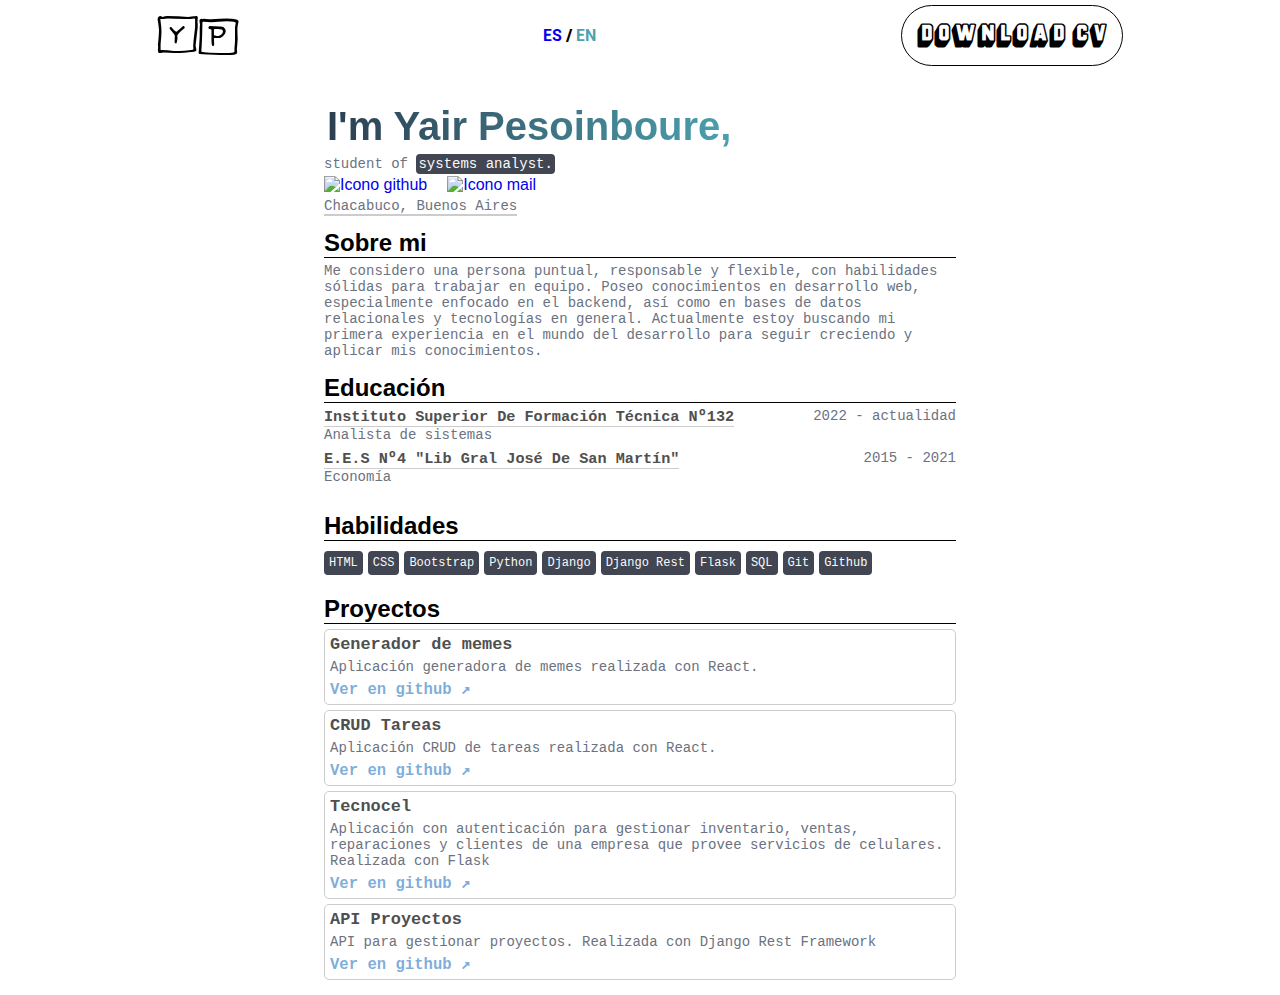
==== index-en.html @ 5e90e22d "traduzco presentacion" ====
<!DOCTYPE html>
<html lang="en">
<head>
    <meta charset="UTF-8">
    <meta name="viewport" content="width=device-width, initial-scale=1.0">
    <title>Document</title>
    <link rel="stylesheet" href="style.css">
</head>
<body>
    <header class="header">
        <div class="brand-header">YP</div>
        <div class="languages"><a href="index.html">ES</a> / <a href="#" style="color: #4ca1af;">EN</a></div>
        <div class="contact-header"><a href="cv.pdf" target="_blank">DOWNLOAD CV</a></div>

    </header>

    <main class="main">
        <section class="presentation-section">
            <img class="foto-presentacion" src="img/perfil/foto-sbg.png" alt="">
            
            <div class="presentation">
                <h1 class="color-gradient">I'm Yair Pesoinboure,</h1>
                <div><p>student of <span class="span-border"> systems analyst. </span></p></div>
                <div class="contact-items">
                    <a href="https://github.com/yairp08" target="_blank"><img src="./img/presentacion/githubsvg.svg" width="24px" alt="Icono github"></a>
                    <a href="https://www.linkedin.com/in/yair-pesoinboure-07a0a3231/" target="_blank" alt="Icono linkedin"><img src="./img/presentacion/linkedinsvg.svg" width="24px" alt=""></a>
                    <a href="mailto:yairpesoinboure08@gmail.com" ><img src="./img/presentacion/mailsvg.svg" width="30px" alt="Icono mail"></a>
                </div>
                <p><span class="location" style="border-bottom: 2px solid #ccc;">Chacabuco, Buenos Aires</span></p>

            </div>
        </section>

        <section class="about-section">
            <h2>Sobre mi</h2>
            <div class="about">
                <p>
                    Me considero una persona puntual, responsable y flexible, con habilidades sólidas para trabajar en equipo.
                    Poseo conocimientos en desarrollo web, especialmente enfocado en el backend, así como en bases de datos relacionales
                    y tecnologías en general. Actualmente estoy buscando mi primera experiencia en el mundo del desarrollo para 
                    seguir creciendo y aplicar mis conocimientos.
                </p>
            </div>
        </section>

        <section class="education-section">
            <h2>Educación</h2>
            <div class="education">
                <div class="education-info">
                    <h3>Instituto Superior De Formación Técnica Nº132</h3>
                    <p>Analista de sistemas</p>
                </div>
                <div class="education-date">
                    <p>2022 - actualidad </p>
                </div>
            </div>
            <div class="education">
                <div class="education-info">
                    <h3>E.E.S Nº4 "Lib Gral José De San Martín"</h3>
                    <p>Economía</p>
                </div>
                <div class="education-date">
                    <p>2015 - 2021 </p>
                </div>
            </div>
        </section>

        <section class="skills-section">
            <h2>Habilidades</h2>
            <div class="skills-container">
                <div class="skill">HTML</div>
                <div class="skill">CSS</div>
                <div class="skill">Bootstrap</div>
                <div class="skill">Python</div>
                <div class="skill">Django</div>
                <div class="skill">Django Rest</div>
                <div class="skill">Flask</div>
                <div class="skill">SQL</div>
                <div class="skill">Git</div>
                <div class="skill">Github</div>
            </div>
            </div>
        </section>
        <section class="projects-section">
            <h2>Proyectos</h2>
            <div class="projects-container">
                <div class="project-container">
                    <h3 class="project-title">Generador de memes</h3>
                    <p class="project-description">Aplicación generadora de memes realizada con React.</p>
                    <div><a class="project-link" target="_blank" href="https://github.com/yairp08/memegenerator-react">Ver en github &#8599;</a></div>
                </div>
                <div class="project-container">
                    <h3 class="project-title">CRUD Tareas</h3>
                    <p class="project-description">Aplicación CRUD de tareas realizada con React.</p>
                    <div><a class="project-link" target="_blank" href="https://github.com/yairp08/react-tasks-example">Ver en github &#8599;</a></div>
                </div>
                <div class="project-container">
                    <h3 class="project-title">Tecnocel</h3>
                    <p class="project-description">Aplicación con autenticación para gestionar inventario, ventas, reparaciones y clientes de una empresa que provee servicios de celulares. Realizada con Flask</p>
                    <div><a class="project-link" target="_blank" href="https://github.com/yairp08/tecnocel_gestion_ventas_reparaciones">Ver en github &#8599;</a></div>
                </div>
                <div class="project-container">
                    <h3 class="project-title">API Proyectos</h3>
                    <p class="project-description">API para gestionar proyectos. Realizada con Django Rest Framework</p>
                    <div><a class="project-link" target="_blank" href="https://github.com/yairp08/react-tasks-example">Ver en github &#8599;</a></div>
                </div>
            </div>
        </section>
    </main>
    <script>

    </script>
</body>
</html>
---- style.css ----
@font-face {
    font-family: logo-font;
    src: url(fonts/logo-font.ttf);
}

@font-face {
    font-family: nav-font;
    src: url(fonts/nav-font.ttf);
}

@font-face {
    font-family: contact-font;
    src: url(fonts/contact-font.ttf);
}

* {
    padding: 0;
    margin: 0;
    box-sizing: border-box;
}

a {
    text-decoration: none;
}

.header {
    display: flex;
    justify-content: space-around;
    align-items: center;
    font-family: nav-font;
    color: black;
    padding: 5px;
}

.brand-header {
    font-family: logo-font;
    font-size: 50px;
    cursor: default;
}

.brand-header a {
    color: black;
}

.contact-header {
    padding: 15px 15px;
    border: 1px solid black;
    border-radius: 50px;
    font-family: contact-font;
}

.contact-header a {
    color: black;
}

.header-container {
    display: flex;
    justify-content: space-around;
    width: 42rem;
    align-items: center;

}

@media screen and (max-width: 800px) {
    .header-container {
        width: 100%; 
    }
}


.contact-header:hover {
    background: radial-gradient(circle at 10% 20%, rgb(222, 168, 248) 0%, rgb(168, 222, 248) 21.8%, rgb(189, 250, 205) 35.6%, rgb(243, 250, 189) 52.9%, rgb(250, 227, 189) 66.8%, rgb(248, 172, 172) 90%, rgb(254, 211, 252) 99.7%);
}

/* MAIN */


main {
    max-width: 42rem;
    display: flex;
    justify-content: center;
    flex-direction: column;
    margin-left: auto;
    margin-right: auto;
}

.presentation-section {
    margin-top: 50px;
    display: flex;
    flex-direction: row-reverse;
    justify-content: space-between;
    align-items: center;
    padding: 0 20px 10px 20px;
    width: 100%;
}

h3 {
    font-family: Arial, Helvetica, sans-serif;
    font-weight: 500;
}

h2 {
    font-family: Arial, Helvetica, sans-serif;
    font-size: 1.5rem;
    font-weight: 700;
    margin-bottom: 5px;
    border-bottom: .1px solid black;
}

p {
    font-family: monospace;
    color: hsl(220 8.9% 46.1%);
    font-size: .875rem;
}

/* PRESENTATION */

h1 {
    font-family:'Franklin Gothic Medium', 'Arial Narrow', Arial, sans-serif;
    font-size: 2.5rem;
}

.color-gradient {
    background-image: linear-gradient(to right, #2c3e50, #4ca1af);
    color: transparent;
    background-clip: text;
    padding: 3px;
    border-radius: 4px;
    background-clip: text;
}

.span-border {
    padding: 2px;
    border-radius: 4px;
    font-family: monospace;
    color: hsl(210 20% 98% / 1);
    background-color: hsl(221deg 39% 11% / 80%);
}

.contact-items {
    display:flex;
    gap: 10px;
    align-items: center;
    font-family: 'Franklin Gothic Medium', 'Arial Narrow', Arial, sans-serif;
    cursor: default;
    flex-wrap: wrap;
}

.presentation {
    display: flex;
    flex-direction: column;
    flex-wrap: wrap;
    gap: 4px;
}

/* END PRESENTATION */

/* ABOUT */

.about-section {
    display: flex;
    flex-direction: column;
    padding: 0 20px 10px 20px;
}

/* END ABOUT */ 

/* EDUCATION */

.education-section {
    display: flex;
    flex-direction: column;
    padding: 0 20px 10px 20px;
}

.education {
    display:flex;
    justify-content: space-between;
    margin-bottom: 7px;
}

.education h3 {
    border-bottom: 1px solid #ccc;
    font-weight: bold;
    color: rgb(79, 79, 79);
    font-family: monospace;
}

/* END EDUCATION */

/* SKILLS */

.skills-section {
    display: flex;
    flex-direction: column;
    padding: 0 20px 10px 20px;
}   

.skills-container {
    display: flex;
    flex-wrap: wrap;
    margin-top: 5px;
    gap: 5px;
}

.skill {
    padding: 5px;
    border-radius: 4px;
    font-size: .75rem;
    font-family: monospace;
    color: hsl(210 20% 98% / 1);
    background-color: hsl(221deg 39% 11% / 80%);
}
/* END SKILLS*/

/* PROJECTS */

.projects-section {
    display: flex;
    flex-direction: column;
    padding: 0 20px 10px 20px;
}

.projects-container {
    display: flex;
    flex-direction: column;
    gap: 5px;
}

.project-container {
    display: flex;
    flex-direction: column;
    border: 1px solid #ccc;
    border-radius: 5px;
    padding: 5px;
    gap: 5px;
}

.project-title {
    font-size: 1.3em;
    font-weight: bold;
    color: rgb(79, 79, 79);
    font-family: monospace;
    cursor: default;
}

.project-link {
    font-size: 1.2em;
    font-weight: bold;
    color: rgba(69, 137, 201, 0.692);
    font-family: monospace;
}


/* END PROJECTS */

.presentation-section {
    margin-top: 30px;
    margin-bottom: 5px;
}

.education-section, .skills-section, .projects-section {
    margin-top: 5px;
    margin-bottom: 5px;
}
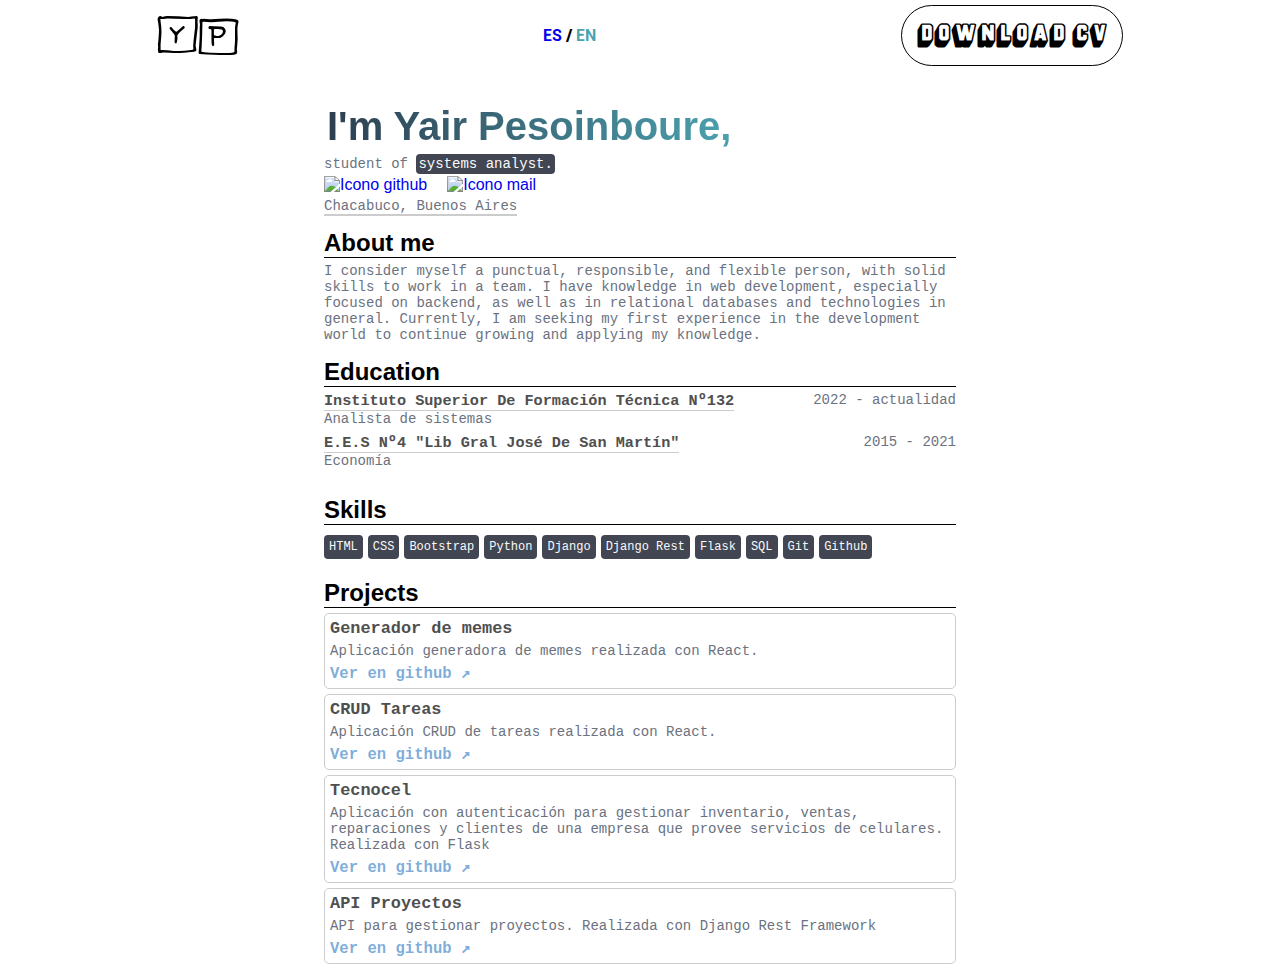
==== commit 0a4f0a34: "traduzco about" ====
--- a/index-en.html
+++ b/index-en.html
@@ -32,19 +32,16 @@
         </section>
 
         <section class="about-section">
-            <h2>Sobre mi</h2>
+            <h2>About me</h2>
             <div class="about">
                 <p>
-                    Me considero una persona puntual, responsable y flexible, con habilidades sólidas para trabajar en equipo.
-                    Poseo conocimientos en desarrollo web, especialmente enfocado en el backend, así como en bases de datos relacionales
-                    y tecnologías en general. Actualmente estoy buscando mi primera experiencia en el mundo del desarrollo para 
-                    seguir creciendo y aplicar mis conocimientos.
+                    I consider myself a punctual, responsible, and flexible person, with solid skills to work in a team. I have knowledge in web development, especially focused on backend, as well as in relational databases and technologies in general. Currently, I am seeking my first experience in the development world to continue growing and applying my knowledge.
                 </p>
             </div>
         </section>
 
         <section class="education-section">
-            <h2>Educación</h2>
+            <h2>Education</h2>
             <div class="education">
                 <div class="education-info">
                     <h3>Instituto Superior De Formación Técnica Nº132</h3>
@@ -66,7 +63,7 @@
         </section>
 
         <section class="skills-section">
-            <h2>Habilidades</h2>
+            <h2>Skills</h2>
             <div class="skills-container">
                 <div class="skill">HTML</div>
                 <div class="skill">CSS</div>
@@ -82,7 +79,7 @@
             </div>
         </section>
         <section class="projects-section">
-            <h2>Proyectos</h2>
+            <h2>Projects</h2>
             <div class="projects-container">
                 <div class="project-container">
                     <h3 class="project-title">Generador de memes</h3>
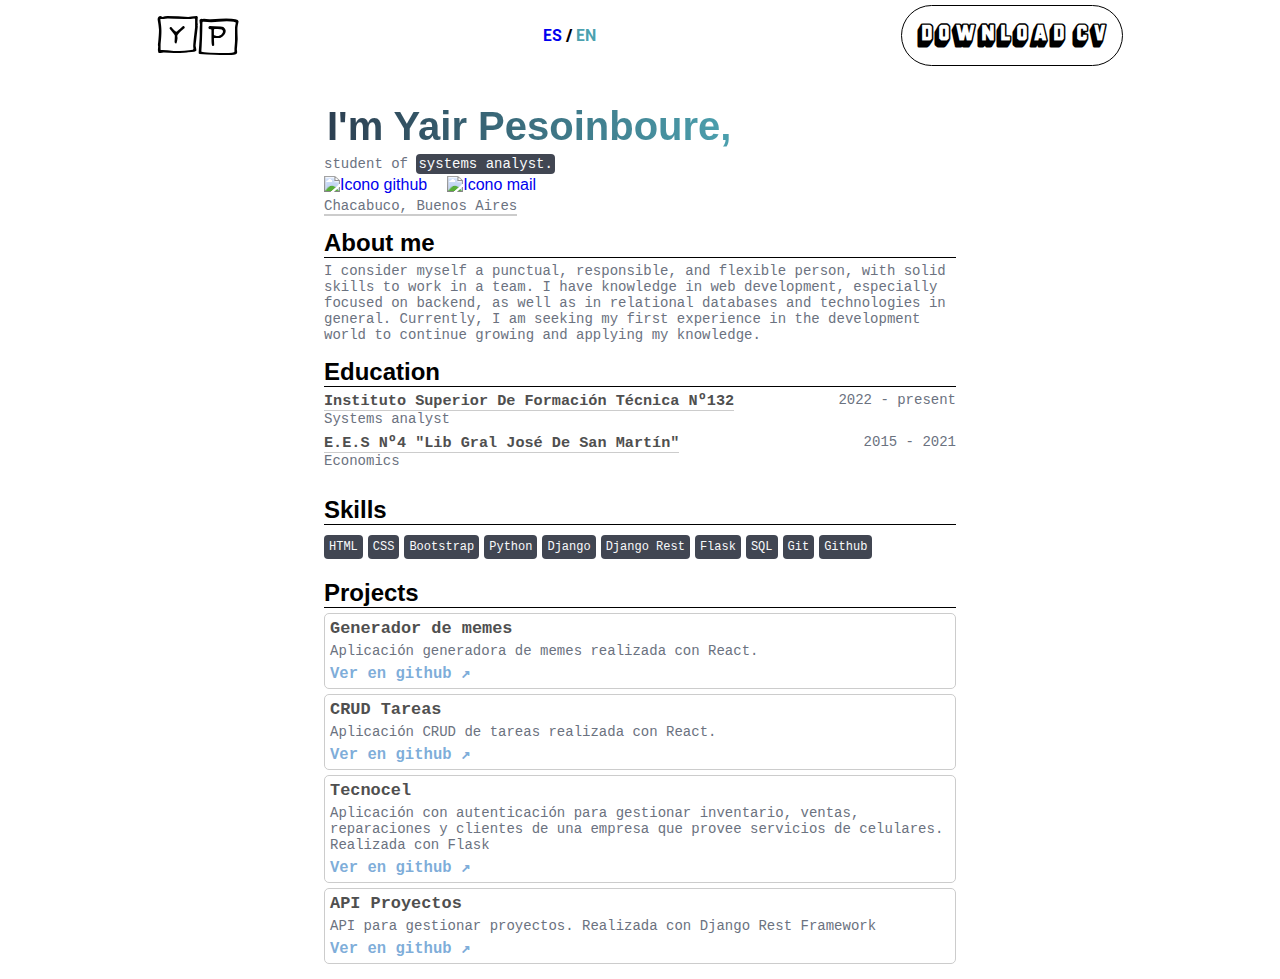
==== commit 6daba78b: "traduzco fecha educacion" ====
--- a/index-en.html
+++ b/index-en.html
@@ -45,16 +45,16 @@
             <div class="education">
                 <div class="education-info">
                     <h3>Instituto Superior De Formación Técnica Nº132</h3>
-                    <p>Analista de sistemas</p>
+                    <p>Systems analyst</p>
                 </div>
                 <div class="education-date">
-                    <p>2022 - actualidad </p>
+                    <p>2022 - present </p>
                 </div>
             </div>
             <div class="education">
                 <div class="education-info">
                     <h3>E.E.S Nº4 "Lib Gral José De San Martín"</h3>
-                    <p>Economía</p>
+                    <p>Economics</p>
                 </div>
                 <div class="education-date">
                     <p>2015 - 2021 </p>
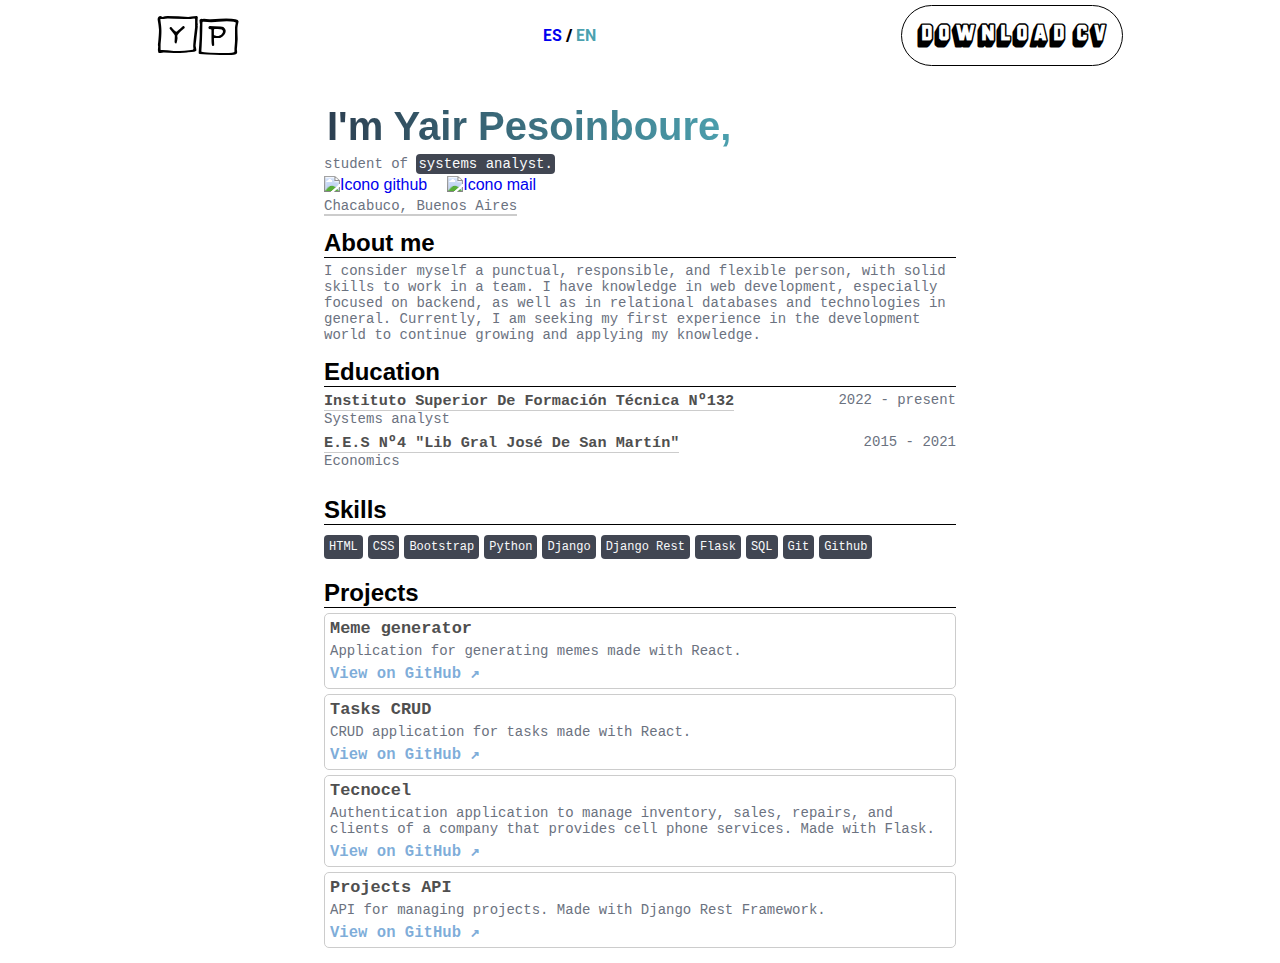
==== commit 456745a8: "traduzco proyectos" ====
--- a/index-en.html
+++ b/index-en.html
@@ -82,24 +82,24 @@
             <h2>Projects</h2>
             <div class="projects-container">
                 <div class="project-container">
-                    <h3 class="project-title">Generador de memes</h3>
-                    <p class="project-description">Aplicación generadora de memes realizada con React.</p>
-                    <div><a class="project-link" target="_blank" href="https://github.com/yairp08/memegenerator-react">Ver en github &#8599;</a></div>
+                    <h3 class="project-title">Meme generator</h3>
+                    <p class="project-description">Application for generating memes made with React.</p>
+                    <div><a class="project-link" target="_blank" href="https://github.com/yairp08/memegenerator-react">View on GitHub  &#8599;</a></div>
                 </div>
                 <div class="project-container">
-                    <h3 class="project-title">CRUD Tareas</h3>
-                    <p class="project-description">Aplicación CRUD de tareas realizada con React.</p>
-                    <div><a class="project-link" target="_blank" href="https://github.com/yairp08/react-tasks-example">Ver en github &#8599;</a></div>
+                    <h3 class="project-title">Tasks CRUD</h3>
+                    <p class="project-description">CRUD application for tasks made with React.</p>
+                    <div><a class="project-link" target="_blank" href="https://github.com/yairp08/react-tasks-example">View on GitHub &#8599;</a></div>
                 </div>
                 <div class="project-container">
                     <h3 class="project-title">Tecnocel</h3>
-                    <p class="project-description">Aplicación con autenticación para gestionar inventario, ventas, reparaciones y clientes de una empresa que provee servicios de celulares. Realizada con Flask</p>
-                    <div><a class="project-link" target="_blank" href="https://github.com/yairp08/tecnocel_gestion_ventas_reparaciones">Ver en github &#8599;</a></div>
+                    <p class="project-description">Authentication application to manage inventory, sales, repairs, and clients of a company that provides cell phone services. Made with Flask.</p>
+                    <div><a class="project-link" target="_blank" href="https://github.com/yairp08/tecnocel_gestion_ventas_reparaciones">View on GitHub &#8599;</a></div>
                 </div>
                 <div class="project-container">
-                    <h3 class="project-title">API Proyectos</h3>
-                    <p class="project-description">API para gestionar proyectos. Realizada con Django Rest Framework</p>
-                    <div><a class="project-link" target="_blank" href="https://github.com/yairp08/react-tasks-example">Ver en github &#8599;</a></div>
+                    <h3 class="project-title">Projects API</h3>
+                    <p class="project-description">API for managing projects. Made with Django Rest Framework.</p>
+                    <div><a class="project-link" target="_blank" href="https://github.com/yairp08/react-tasks-example">View on GitHub &#8599;</a></div>
                 </div>
             </div>
         </section>
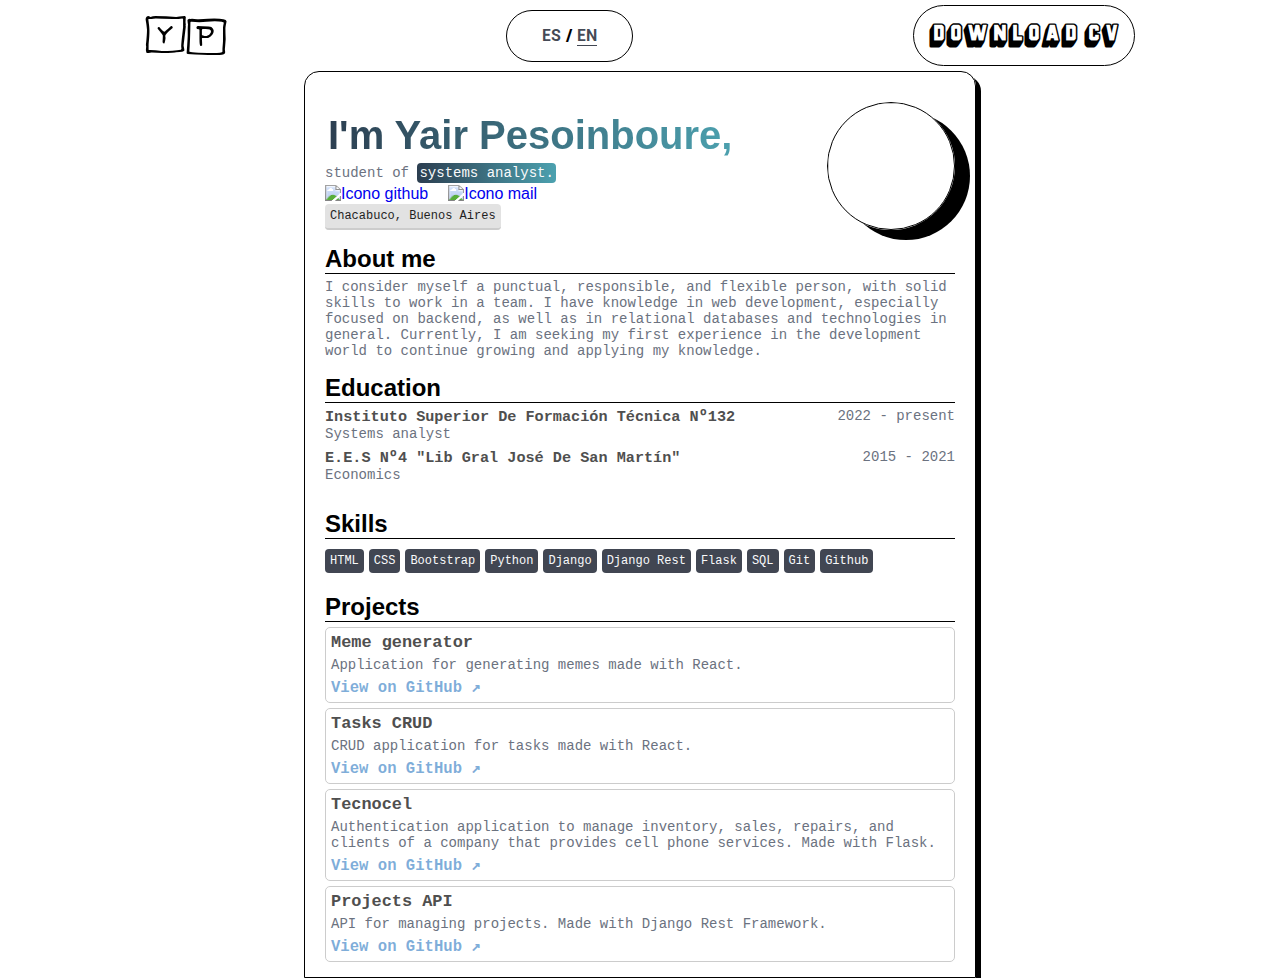
==== commit fa428e0a: "Merge branch 'feat/main-content' into develop" ====
--- a/index-en.html
+++ b/index-en.html
@@ -9,7 +9,7 @@
 <body>
     <header class="header">
         <div class="brand-header">YP</div>
-        <div class="languages"><a href="index.html">ES</a> / <a href="#" style="color: #4ca1af;">EN</a></div>
+        <div class="languages"><a href="index.html">ES</a> / <a href="#" style="color: hsl(221deg 39% 11% / 80%); border-bottom:1px solid hsl(221deg 39% 11% / 80%);">EN</a></div>
         <div class="contact-header"><a href="cv.pdf" target="_blank">DOWNLOAD CV</a></div>
 
     </header>
--- a/style.css
+++ b/style.css
@@ -30,6 +30,26 @@
     font-family: nav-font;
     color: black;
     padding: 5px;
+    margin-left: auto;
+    margin-right: auto;
+}
+
+.languages {
+    border: 1px solid black;
+    padding: 15px 15px;
+    border-radius: 50px;
+    width: 10%;
+    display: flex;
+    justify-content: center;
+    gap: 5px;
+}
+
+.languages a {
+    color:hsl(221deg 39% 11% / 80%);
+}
+
+.languages a:hover {
+    border-bottom: 1px solid black;
 }
 
 .brand-header {
@@ -67,21 +87,40 @@
     }
 }
 
+@media screen and (max-width: 703px) {
+    .main {
+        border: none;
+        box-shadow: none;
+    }
+}
+
 
 .contact-header:hover {
-    background: radial-gradient(circle at 10% 20%, rgb(222, 168, 248) 0%, rgb(168, 222, 248) 21.8%, rgb(189, 250, 205) 35.6%, rgb(243, 250, 189) 52.9%, rgb(250, 227, 189) 66.8%, rgb(248, 172, 172) 90%, rgb(254, 211, 252) 99.7%);
+    background-color: hsla(220, 4%, 70%, 0.8);
+    color: white;
 }
 
 /* MAIN */
 
+body {
+    background-image: url(https://tailwindcss.com/_next/static/media/hero@75.b2469a49.jpg);
+    background-position: center center;
+    background-size: cover;
+}
 
 main {
+    background: linear-gradient(to bottom #DEF2FB #EBF6FC);
+
     max-width: 42rem;
     display: flex;
     justify-content: center;
     flex-direction: column;
     margin-left: auto;
     margin-right: auto;
+    border-top-left-radius: 15px;
+    border-top-right-radius: 15px;
+    border: 1px solid black;
+    box-shadow: 5px 5px black;
 }
 
 .presentation-section {
@@ -92,6 +131,25 @@
     align-items: center;
     padding: 0 20px 10px 20px;
     width: 100%;
+}
+
+.foto-presentacion {
+    height: 128px;
+    border-radius: 60%;
+    border: 1px solid black;
+    background-repeat: no-repeat;
+    background-size: cover;
+    width: 128px;
+    box-shadow: 15px 10px black;
+}
+
+.location {
+    padding: 5px;
+    border-radius: 4px;
+    font-size: .75rem;
+    font-family: monospace;
+    color: hsl(0, 0%, 12%);
+    background-color: hsla(0, 0%, 63%, 0.308);
 }
 
 h3 {
@@ -134,7 +192,7 @@
     border-radius: 4px;
     font-family: monospace;
     color: hsl(210 20% 98% / 1);
-    background-color: hsl(221deg 39% 11% / 80%);
+    background-image: linear-gradient(to right, #2c3e50, #4ca1af);
 }
 
 .contact-items {
@@ -180,7 +238,6 @@
 }
 
 .education h3 {
-    border-bottom: 1px solid #ccc;
     font-weight: bold;
     color: rgb(79, 79, 79);
     font-family: monospace;
